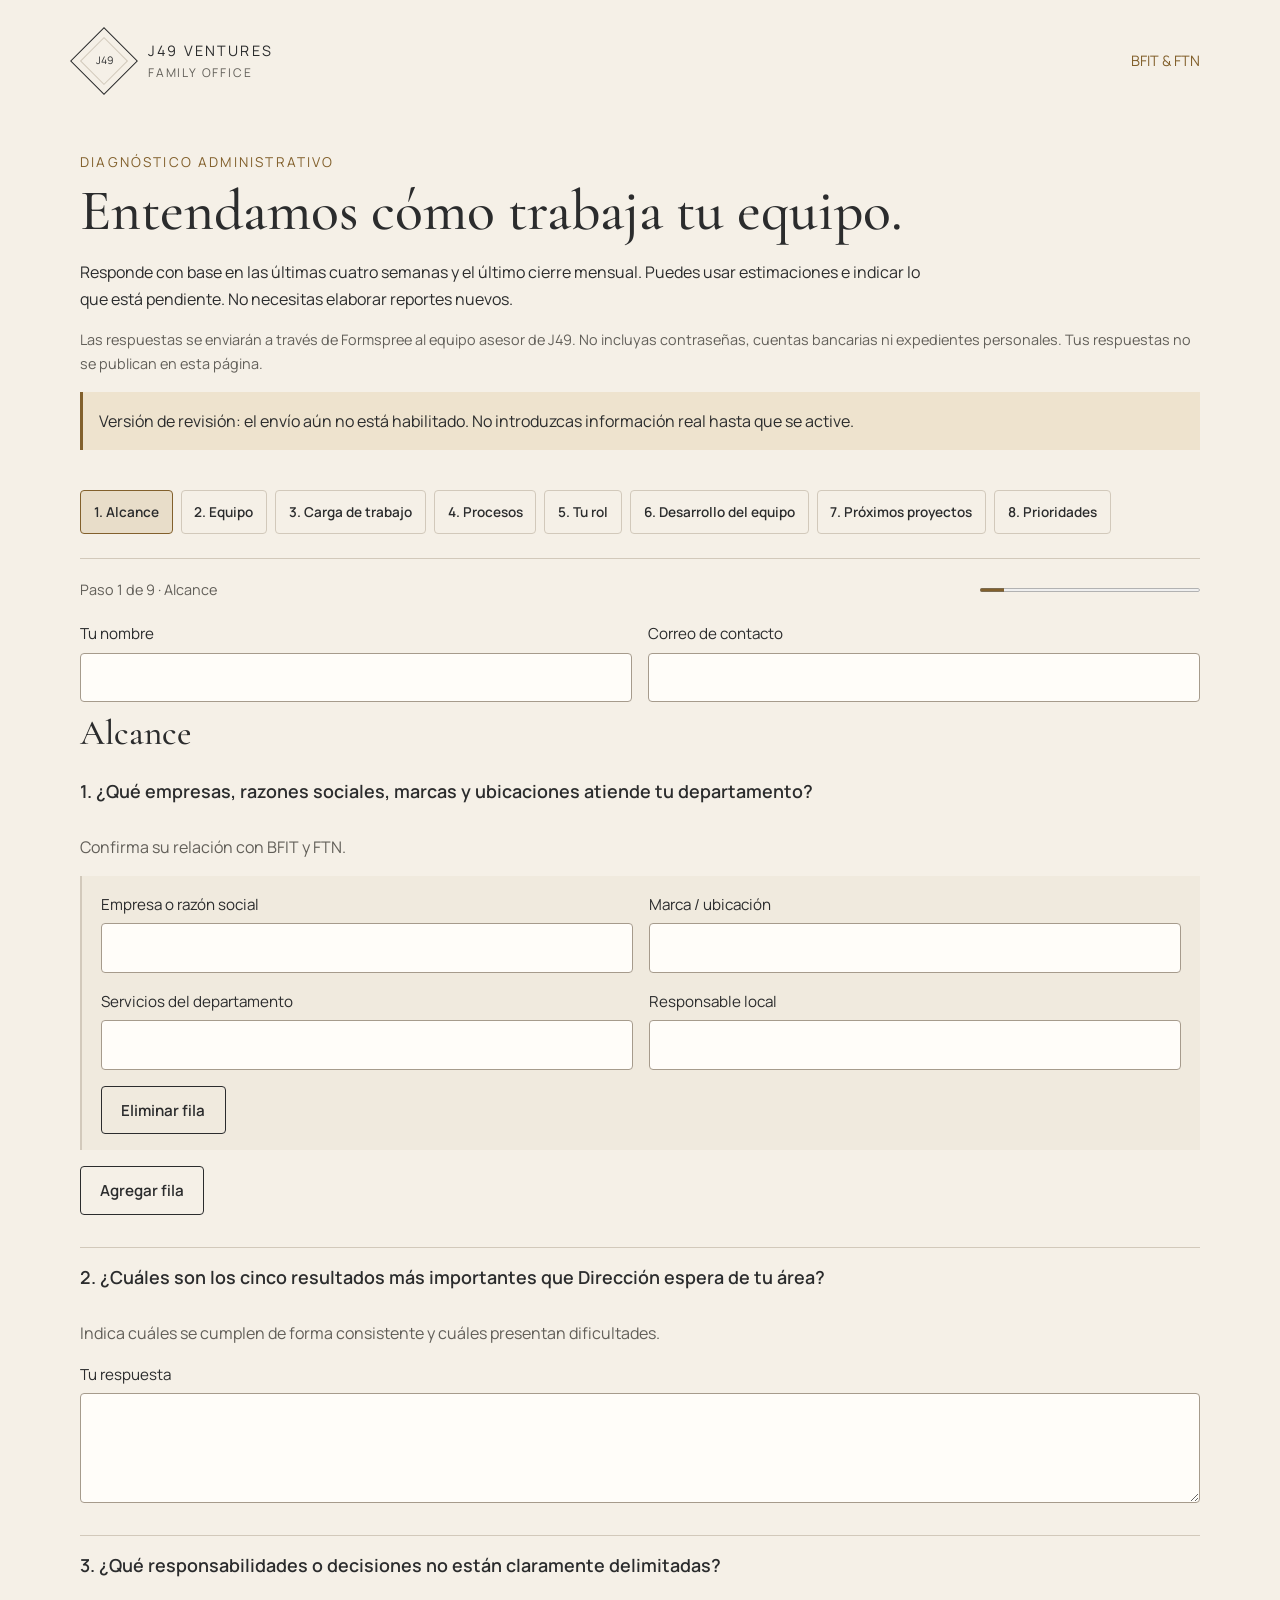
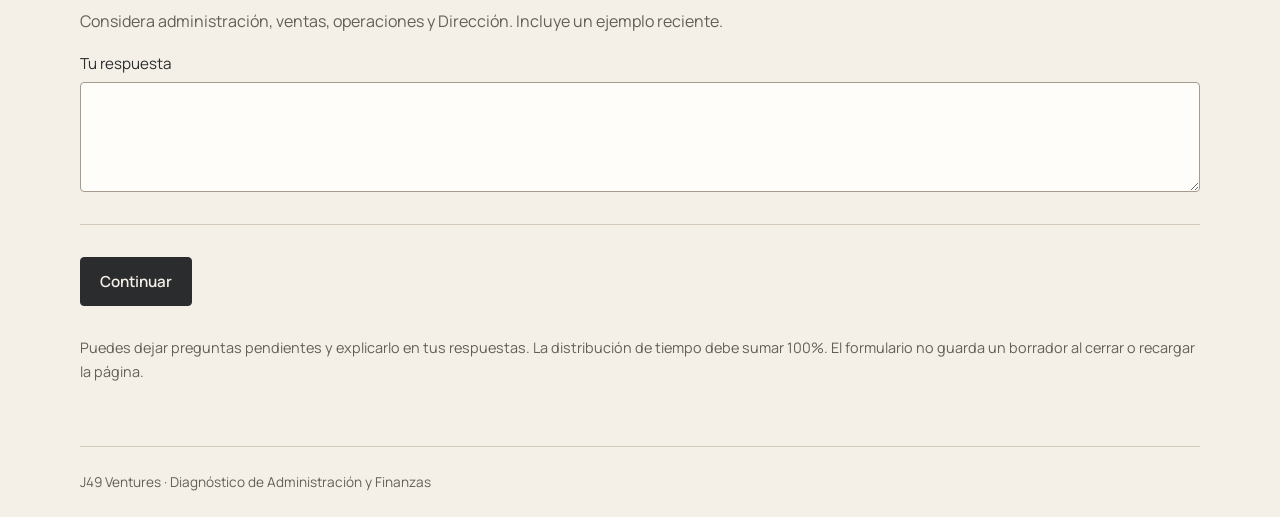
==== bfit-admin/index.html @ 2da11df3 "Prepare BFIT admin questionnaire and Formspree deployment draft" ====
<!doctype html>
<html lang="es"><head><meta charset="utf-8"><meta name="viewport" content="width=device-width,initial-scale=1"><meta name="robots" content="noindex,nofollow,noarchive"><meta name="referrer" content="strict-origin-when-cross-origin"><meta name="theme-color" content="#f5f0e7"><title>Diagnóstico administrativo · BFIT y FTN · J49</title><link rel="icon" href="/assets/favicon/favicon.ico"><link rel="preconnect" href="https://fonts.googleapis.com"><link rel="preconnect" href="https://fonts.gstatic.com" crossorigin><link href="https://fonts.googleapis.com/css2?family=Cormorant+Garamond:wght@400;500&family=Manrope:wght@400;500;600&display=swap" rel="stylesheet"><link rel="stylesheet" href="./form.css"><script src="./config.js" defer></script><script src="./form.js" defer></script></head>
<body><header><a class="brand" href="/" aria-label="J49 Ventures, inicio"><span class="brand-mark" aria-hidden="true"><span class="brand-mark__inner"><span>J49</span></span></span><span><span class="brand-name">J49 Ventures</span><span class="brand-type">Family Office</span></span></a><span class="project">BFIT & FTN</span></header><main><p class="eyebrow">Diagnóstico administrativo</p><h1>Entendamos cómo trabaja tu equipo.</h1><p class="intro">Responde con base en las últimas cuatro semanas y el último cierre mensual. Puedes usar estimaciones e indicar lo que está pendiente. No necesitas elaborar reportes nuevos.</p><p class="privacy">Las respuestas se enviarán a través de Formspree al equipo asesor de J49. No incluyas contraseñas, cuentas bancarias ni expedientes personales. Tus respuestas no se publican en esta página.</p><p id="setup" class="notice" hidden>Versión de revisión: el envío aún no está habilitado. No introduzcas información real hasta que se active.</p><noscript>Activa JavaScript para completar este cuestionario.</noscript><div id="app" hidden><nav id="sections" aria-label="Secciones del cuestionario"></nav><div class="progress-row"><span id="step-text"></span><progress id="progress" max="9" value="1" aria-label="Paso actual"></progress></div><form id="questionnaire" novalidate><div id="fields"></div><section id="review" hidden><h2 tabindex="-1">Revisa tus respuestas</h2><p>Verifica la información antes de enviarla. Puedes regresar a cualquier sección para corregirla.</p><div id="answers"></div><label class="check"><input type="checkbox" id="consent"> Confirmo que revisé mis respuestas y deseo enviarlas al equipo asesor de J49 mediante Formspree.</label></section><p id="status" role="status" aria-live="polite"></p><div class="actions"><button id="back" type="button" class="secondary">Anterior</button><button id="next" type="button">Continuar</button><button id="send" type="submit" hidden>Enviar respuestas</button></div><p class="hint">Puedes dejar preguntas pendientes y explicarlo en tus respuestas. La distribución de tiempo debe sumar 100%. El formulario no guarda un borrador al cerrar o recargar la página.</p></form><section id="success" hidden tabindex="-1"><h2>Respuestas recibidas</h2><p>Gracias. Revisaremos la información para preparar la sesión de diagnóstico y acordar las prioridades de los primeros 90 días.</p></section></div></main><footer>J49 Ventures · Diagnóstico de Administración y Finanzas</footer></body></html>
---- bfit-admin/form.css ----
:root{--ivory:#f5f0e7;--ink:#2b2c2d;--muted:#625f59;--line:#d2c9bb;--gold:#82602c;--serif:'Cormorant Garamond',Georgia,serif;--sans:Manrope,Arial,sans-serif}*{box-sizing:border-box}body{margin:0;background:var(--ivory);color:var(--ink);font:1rem/1.65 var(--sans)}header,main,footer{width:min(1120px,calc(100% - 3rem));margin:auto}header{padding:2.3rem 0;display:flex;align-items:center;justify-content:space-between;gap:1.5rem}.brand{display:flex;align-items:center;gap:1.25rem;color:inherit;text-decoration:none}.brand-mark{display:grid;place-items:center;width:3rem;height:3rem;border:1px solid;transform:rotate(45deg)}.brand-mark__inner{display:grid;place-items:center;width:2.1rem;height:2.1rem;border:1px solid var(--line)}.brand-mark__inner span{font-size:.65rem;transform:rotate(-45deg)}.brand-name,.brand-type{display:block;text-transform:uppercase;letter-spacing:.15em}.brand-name{font-size:.9rem}.brand-type{font-size:.75rem;color:var(--muted)}.project{font-size:.9rem;color:var(--gold)}main{padding:1rem 0 3rem}.eyebrow{text-transform:uppercase;letter-spacing:.16em;font-size:.85rem;color:var(--gold);margin-bottom:.3rem}h1{font:500 clamp(2.5rem,5vw,3.6rem)/1.1 var(--serif);margin:.4rem 0 1rem}h2{font:500 2.2rem/1.2 var(--serif);margin:.6rem 0 1.5rem}h3,legend{font:600 1.12rem/1.5 var(--sans)}.intro{max-width:850px}.privacy,.hint{color:var(--muted);font-size:.9rem}.notice{border-left:3px solid var(--gold);padding:1rem;background:#eee3ce}nav{display:flex;flex-wrap:wrap;gap:.5rem;border-bottom:1px solid var(--line);padding:1.5rem 0}button{font:600 .95rem var(--sans);padding:.8rem 1.2rem;cursor:pointer;border:1px solid var(--ink);background:var(--ink);color:var(--ivory);border-radius:4px;min-height:44px}button.secondary,nav button{background:transparent;color:var(--ink)}nav button{font-size:.85rem;padding:.6rem .8rem;border-color:var(--line)}nav button[aria-current=step]{border-color:var(--gold);background:#e8ddc9}button:disabled{opacity:.5;cursor:not-allowed}:focus-visible{outline:3px solid var(--gold);outline-offset:3px}.progress-row{display:flex;align-items:center;gap:2rem;justify-content:space-between;padding:1.2rem 0;color:var(--muted);font-size:.9rem}progress{width:220px;max-width:45%;height:8px;accent-color:var(--gold)}.question{border:0;border-bottom:1px solid var(--line);padding:1.3rem 0 2rem;margin:0 0 1rem;min-width:0}.question legend{padding:0;max-width:100%}.question>p{margin:.5rem 0 1rem;color:var(--muted)}label{display:block;font-size:.95rem}input:not([type=checkbox]):not([type=range]),textarea,select{display:block;width:100%;background:#fffdf9;color:var(--ink);font:inherit;border:1px solid #a69b8c;border-radius:4px;padding:.7rem;margin-top:.4rem}textarea{min-height:110px;resize:vertical}input[type=range]{width:100%;accent-color:var(--gold);min-height:40px}.check{display:flex;align-items:flex-start;gap:.7rem;margin:.7rem 0}.check input{width:20px;height:20px;flex-shrink:0;accent-color:var(--gold)}.repeat-row{border-left:2px solid var(--line);padding:1rem 1.2rem;margin:1rem 0;background:#f0eade}.row-fields{display:grid;grid-template-columns:repeat(2,minmax(0,1fr));gap:1rem}.repeat-row button{margin-top:1rem}.slider{margin:1.3rem 0}.slider-head{display:flex;justify-content:space-between;gap:1rem;align-items:center}.slider-head input{max-width:95px}.total{font-size:1.15rem;font-weight:600}.invalid,#status.error{color:#9d3227}.actions{display:flex;gap:1rem;justify-content:space-between;padding:1rem 0}.review-item{border-bottom:1px solid var(--line);padding:1rem 0}.review-item p{white-space:pre-wrap;overflow-wrap:anywhere}.review-item h3{color:var(--gold)}footer{border-top:1px solid var(--line);padding:1.5rem 0;color:var(--muted);font-size:.85rem}[hidden]{display:none!important}@media(max-width:640px){header,main,footer{width:calc(100% - 2rem)}header{padding:1.6rem 0}.brand-name{font-size:.75rem}.project{font-size:.8rem}.row-fields{grid-template-columns:1fr}nav{gap:.35rem}nav button{padding:.55rem}.actions button{padding:.8rem}h2{font-size:1.9rem}}
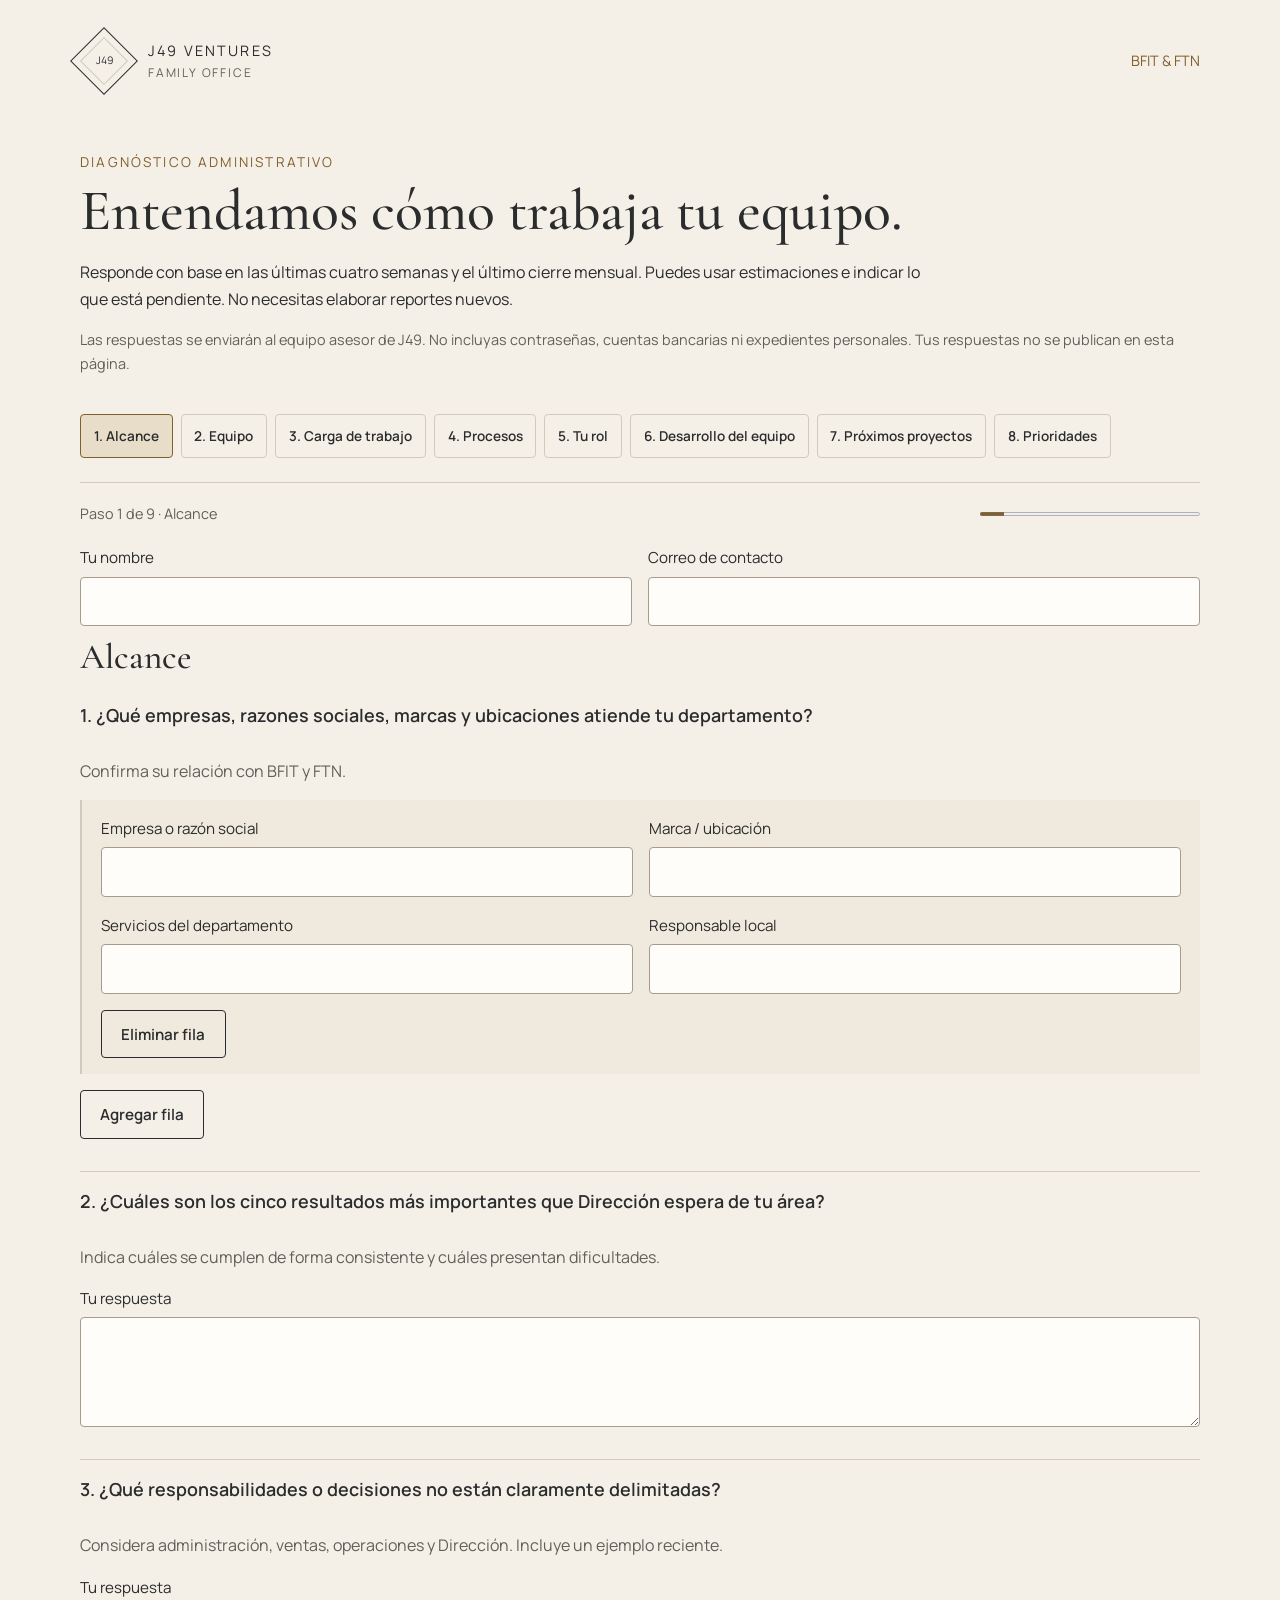
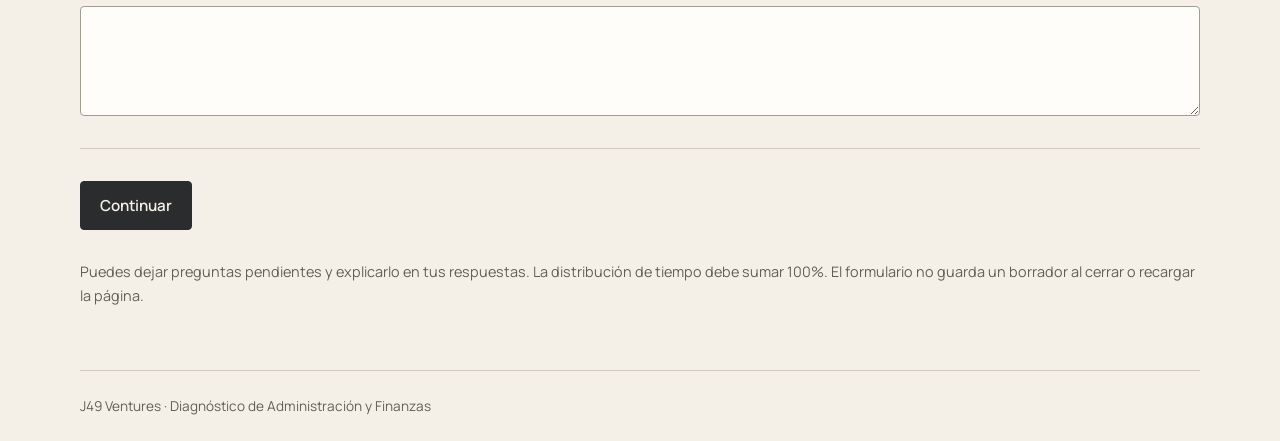
==== commit cbeef3ac: "Remove provider name from BFIT questionnaire copy" ====
--- a/bfit-admin/index.html
+++ b/bfit-admin/index.html
@@ -1,3 +1,3 @@
 <!doctype html>
 <html lang="es"><head><meta charset="utf-8"><meta name="viewport" content="width=device-width,initial-scale=1"><meta name="robots" content="noindex,nofollow,noarchive"><meta name="referrer" content="strict-origin-when-cross-origin"><meta name="theme-color" content="#f5f0e7"><title>Diagnóstico administrativo · BFIT y FTN · J49</title><link rel="icon" href="/assets/favicon/favicon.ico"><link rel="preconnect" href="https://fonts.googleapis.com"><link rel="preconnect" href="https://fonts.gstatic.com" crossorigin><link href="https://fonts.googleapis.com/css2?family=Cormorant+Garamond:wght@400;500&family=Manrope:wght@400;500;600&display=swap" rel="stylesheet"><link rel="stylesheet" href="./form.css"><script src="./config.js" defer></script><script src="./form.js" defer></script></head>
-<body><header><a class="brand" href="/" aria-label="J49 Ventures, inicio"><span class="brand-mark" aria-hidden="true"><span class="brand-mark__inner"><span>J49</span></span></span><span><span class="brand-name">J49 Ventures</span><span class="brand-type">Family Office</span></span></a><span class="project">BFIT & FTN</span></header><main><p class="eyebrow">Diagnóstico administrativo</p><h1>Entendamos cómo trabaja tu equipo.</h1><p class="intro">Responde con base en las últimas cuatro semanas y el último cierre mensual. Puedes usar estimaciones e indicar lo que está pendiente. No necesitas elaborar reportes nuevos.</p><p class="privacy">Las respuestas se enviarán a través de Formspree al equipo asesor de J49. No incluyas contraseñas, cuentas bancarias ni expedientes personales. Tus respuestas no se publican en esta página.</p><p id="setup" class="notice" hidden>Versión de revisión: el envío aún no está habilitado. No introduzcas información real hasta que se active.</p><noscript>Activa JavaScript para completar este cuestionario.</noscript><div id="app" hidden><nav id="sections" aria-label="Secciones del cuestionario"></nav><div class="progress-row"><span id="step-text"></span><progress id="progress" max="9" value="1" aria-label="Paso actual"></progress></div><form id="questionnaire" novalidate><div id="fields"></div><section id="review" hidden><h2 tabindex="-1">Revisa tus respuestas</h2><p>Verifica la información antes de enviarla. Puedes regresar a cualquier sección para corregirla.</p><div id="answers"></div><label class="check"><input type="checkbox" id="consent"> Confirmo que revisé mis respuestas y deseo enviarlas al equipo asesor de J49 mediante Formspree.</label></section><p id="status" role="status" aria-live="polite"></p><div class="actions"><button id="back" type="button" class="secondary">Anterior</button><button id="next" type="button">Continuar</button><button id="send" type="submit" hidden>Enviar respuestas</button></div><p class="hint">Puedes dejar preguntas pendientes y explicarlo en tus respuestas. La distribución de tiempo debe sumar 100%. El formulario no guarda un borrador al cerrar o recargar la página.</p></form><section id="success" hidden tabindex="-1"><h2>Respuestas recibidas</h2><p>Gracias. Revisaremos la información para preparar la sesión de diagnóstico y acordar las prioridades de los primeros 90 días.</p></section></div></main><footer>J49 Ventures · Diagnóstico de Administración y Finanzas</footer></body></html>
+<body><header><a class="brand" href="/" aria-label="J49 Ventures, inicio"><span class="brand-mark" aria-hidden="true"><span class="brand-mark__inner"><span>J49</span></span></span><span><span class="brand-name">J49 Ventures</span><span class="brand-type">Family Office</span></span></a><span class="project">BFIT & FTN</span></header><main><p class="eyebrow">Diagnóstico administrativo</p><h1>Entendamos cómo trabaja tu equipo.</h1><p class="intro">Responde con base en las últimas cuatro semanas y el último cierre mensual. Puedes usar estimaciones e indicar lo que está pendiente. No necesitas elaborar reportes nuevos.</p><p class="privacy">Las respuestas se enviarán al equipo asesor de J49. No incluyas contraseñas, cuentas bancarias ni expedientes personales. Tus respuestas no se publican en esta página.</p><p id="setup" class="notice" hidden>Versión de revisión: el envío aún no está habilitado. No introduzcas información real hasta que se active.</p><noscript>Activa JavaScript para completar este cuestionario.</noscript><div id="app" hidden><nav id="sections" aria-label="Secciones del cuestionario"></nav><div class="progress-row"><span id="step-text"></span><progress id="progress" max="9" value="1" aria-label="Paso actual"></progress></div><form id="questionnaire" novalidate><div id="fields"></div><section id="review" hidden><h2 tabindex="-1">Revisa tus respuestas</h2><p>Verifica la información antes de enviarla. Puedes regresar a cualquier sección para corregirla.</p><div id="answers"></div><label class="check"><input type="checkbox" id="consent"> Confirmo que revisé mis respuestas y deseo enviarlas al equipo asesor de J49.</label></section><p id="status" role="status" aria-live="polite"></p><div class="actions"><button id="back" type="button" class="secondary">Anterior</button><button id="next" type="button">Continuar</button><button id="send" type="submit" hidden>Enviar respuestas</button></div><p class="hint">Puedes dejar preguntas pendientes y explicarlo en tus respuestas. La distribución de tiempo debe sumar 100%. El formulario no guarda un borrador al cerrar o recargar la página.</p></form><section id="success" hidden tabindex="-1"><h2>Respuestas recibidas</h2><p>Gracias. Revisaremos la información para preparar la sesión de diagnóstico y acordar las prioridades de los primeros 90 días.</p></section></div></main><footer>J49 Ventures · Diagnóstico de Administración y Finanzas</footer></body></html>
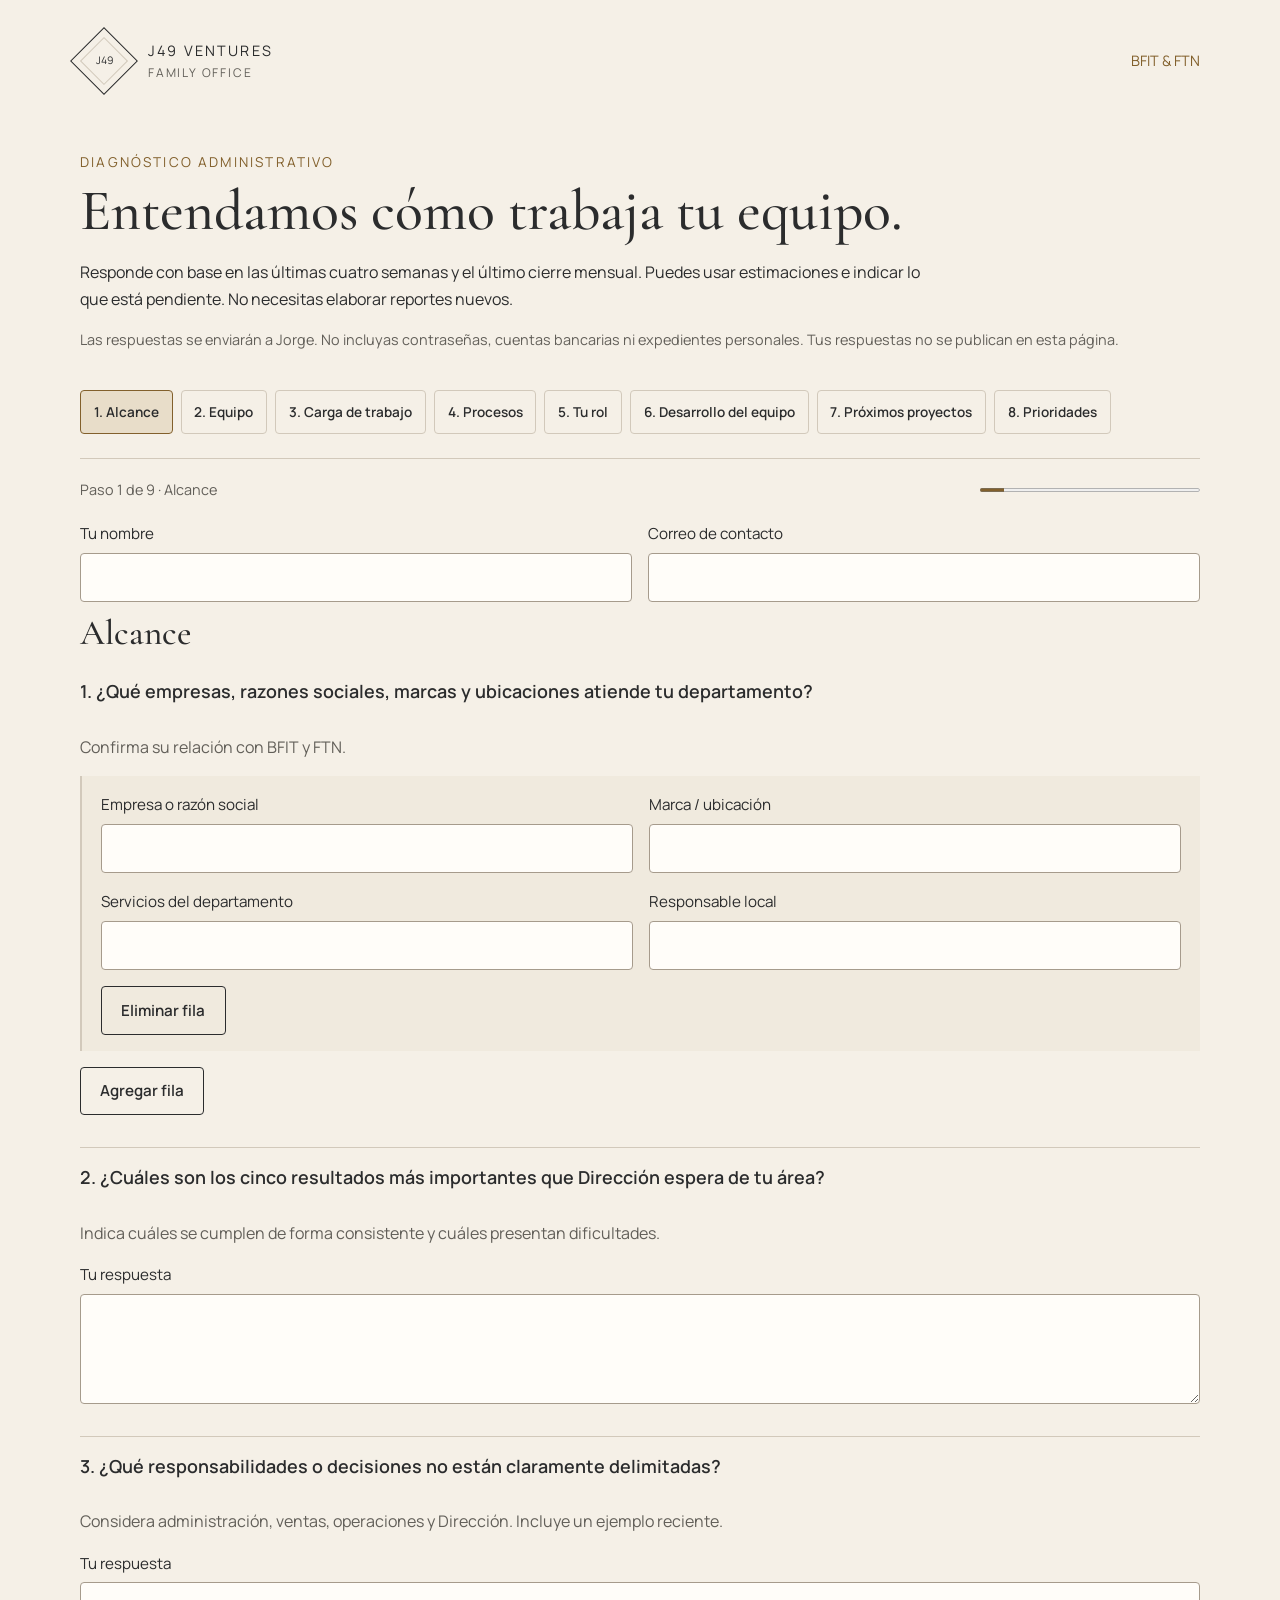
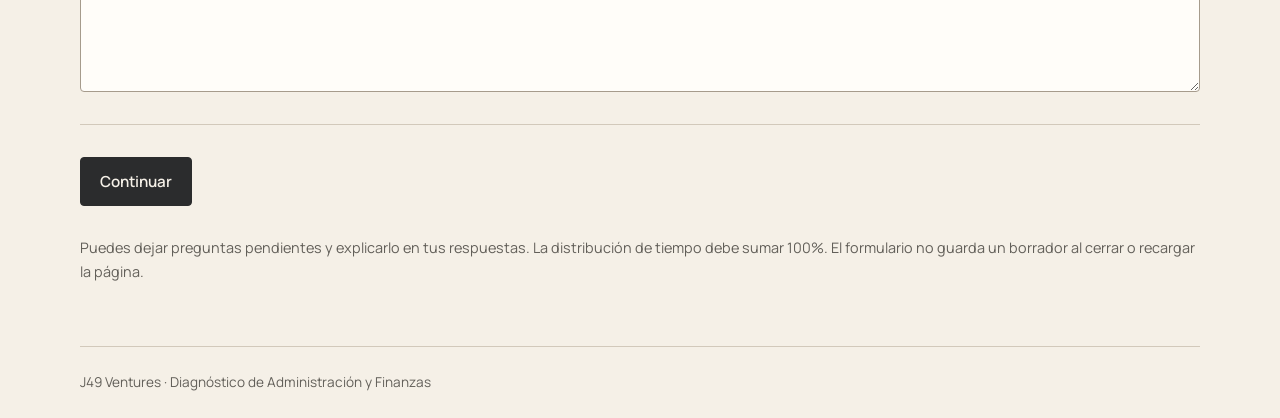
==== commit 6e786444: "Simplify CEO introduction and name Jorge as questionnaire advisor" ====
--- a/bfit-admin/index.html
+++ b/bfit-admin/index.html
@@ -1,3 +1,3 @@
 <!doctype html>
 <html lang="es"><head><meta charset="utf-8"><meta name="viewport" content="width=device-width,initial-scale=1"><meta name="robots" content="noindex,nofollow,noarchive"><meta name="referrer" content="strict-origin-when-cross-origin"><meta name="theme-color" content="#f5f0e7"><title>Diagnóstico administrativo · BFIT y FTN · J49</title><link rel="icon" href="/assets/favicon/favicon.ico"><link rel="preconnect" href="https://fonts.googleapis.com"><link rel="preconnect" href="https://fonts.gstatic.com" crossorigin><link href="https://fonts.googleapis.com/css2?family=Cormorant+Garamond:wght@400;500&family=Manrope:wght@400;500;600&display=swap" rel="stylesheet"><link rel="stylesheet" href="./form.css"><script src="./config.js" defer></script><script src="./form.js" defer></script></head>
-<body><header><a class="brand" href="/" aria-label="J49 Ventures, inicio"><span class="brand-mark" aria-hidden="true"><span class="brand-mark__inner"><span>J49</span></span></span><span><span class="brand-name">J49 Ventures</span><span class="brand-type">Family Office</span></span></a><span class="project">BFIT & FTN</span></header><main><p class="eyebrow">Diagnóstico administrativo</p><h1>Entendamos cómo trabaja tu equipo.</h1><p class="intro">Responde con base en las últimas cuatro semanas y el último cierre mensual. Puedes usar estimaciones e indicar lo que está pendiente. No necesitas elaborar reportes nuevos.</p><p class="privacy">Las respuestas se enviarán al equipo asesor de J49. No incluyas contraseñas, cuentas bancarias ni expedientes personales. Tus respuestas no se publican en esta página.</p><p id="setup" class="notice" hidden>Versión de revisión: el envío aún no está habilitado. No introduzcas información real hasta que se active.</p><noscript>Activa JavaScript para completar este cuestionario.</noscript><div id="app" hidden><nav id="sections" aria-label="Secciones del cuestionario"></nav><div class="progress-row"><span id="step-text"></span><progress id="progress" max="9" value="1" aria-label="Paso actual"></progress></div><form id="questionnaire" novalidate><div id="fields"></div><section id="review" hidden><h2 tabindex="-1">Revisa tus respuestas</h2><p>Verifica la información antes de enviarla. Puedes regresar a cualquier sección para corregirla.</p><div id="answers"></div><label class="check"><input type="checkbox" id="consent"> Confirmo que revisé mis respuestas y deseo enviarlas al equipo asesor de J49.</label></section><p id="status" role="status" aria-live="polite"></p><div class="actions"><button id="back" type="button" class="secondary">Anterior</button><button id="next" type="button">Continuar</button><button id="send" type="submit" hidden>Enviar respuestas</button></div><p class="hint">Puedes dejar preguntas pendientes y explicarlo en tus respuestas. La distribución de tiempo debe sumar 100%. El formulario no guarda un borrador al cerrar o recargar la página.</p></form><section id="success" hidden tabindex="-1"><h2>Respuestas recibidas</h2><p>Gracias. Revisaremos la información para preparar la sesión de diagnóstico y acordar las prioridades de los primeros 90 días.</p></section></div></main><footer>J49 Ventures · Diagnóstico de Administración y Finanzas</footer></body></html>
+<body><header><a class="brand" href="/" aria-label="J49 Ventures, inicio"><span class="brand-mark" aria-hidden="true"><span class="brand-mark__inner"><span>J49</span></span></span><span><span class="brand-name">J49 Ventures</span><span class="brand-type">Family Office</span></span></a><span class="project">BFIT & FTN</span></header><main><p class="eyebrow">Diagnóstico administrativo</p><h1>Entendamos cómo trabaja tu equipo.</h1><p class="intro">Responde con base en las últimas cuatro semanas y el último cierre mensual. Puedes usar estimaciones e indicar lo que está pendiente. No necesitas elaborar reportes nuevos.</p><p class="privacy">Las respuestas se enviarán a Jorge. No incluyas contraseñas, cuentas bancarias ni expedientes personales. Tus respuestas no se publican en esta página.</p><p id="setup" class="notice" hidden>Versión de revisión: el envío aún no está habilitado. No introduzcas información real hasta que se active.</p><noscript>Activa JavaScript para completar este cuestionario.</noscript><div id="app" hidden><nav id="sections" aria-label="Secciones del cuestionario"></nav><div class="progress-row"><span id="step-text"></span><progress id="progress" max="9" value="1" aria-label="Paso actual"></progress></div><form id="questionnaire" novalidate><div id="fields"></div><section id="review" hidden><h2 tabindex="-1">Revisa tus respuestas</h2><p>Verifica la información antes de enviarla. Puedes regresar a cualquier sección para corregirla.</p><div id="answers"></div><label class="check"><input type="checkbox" id="consent"> Confirmo que revisé mis respuestas y deseo enviarlas a Jorge.</label></section><p id="status" role="status" aria-live="polite"></p><div class="actions"><button id="back" type="button" class="secondary">Anterior</button><button id="next" type="button">Continuar</button><button id="send" type="submit" hidden>Enviar respuestas</button></div><p class="hint">Puedes dejar preguntas pendientes y explicarlo en tus respuestas. La distribución de tiempo debe sumar 100%. El formulario no guarda un borrador al cerrar o recargar la página.</p></form><section id="success" hidden tabindex="-1"><h2>Respuestas recibidas</h2><p>Gracias. Revisaremos la información para preparar la sesión de diagnóstico y acordar las prioridades de los primeros 90 días.</p></section></div></main><footer>J49 Ventures · Diagnóstico de Administración y Finanzas</footer></body></html>
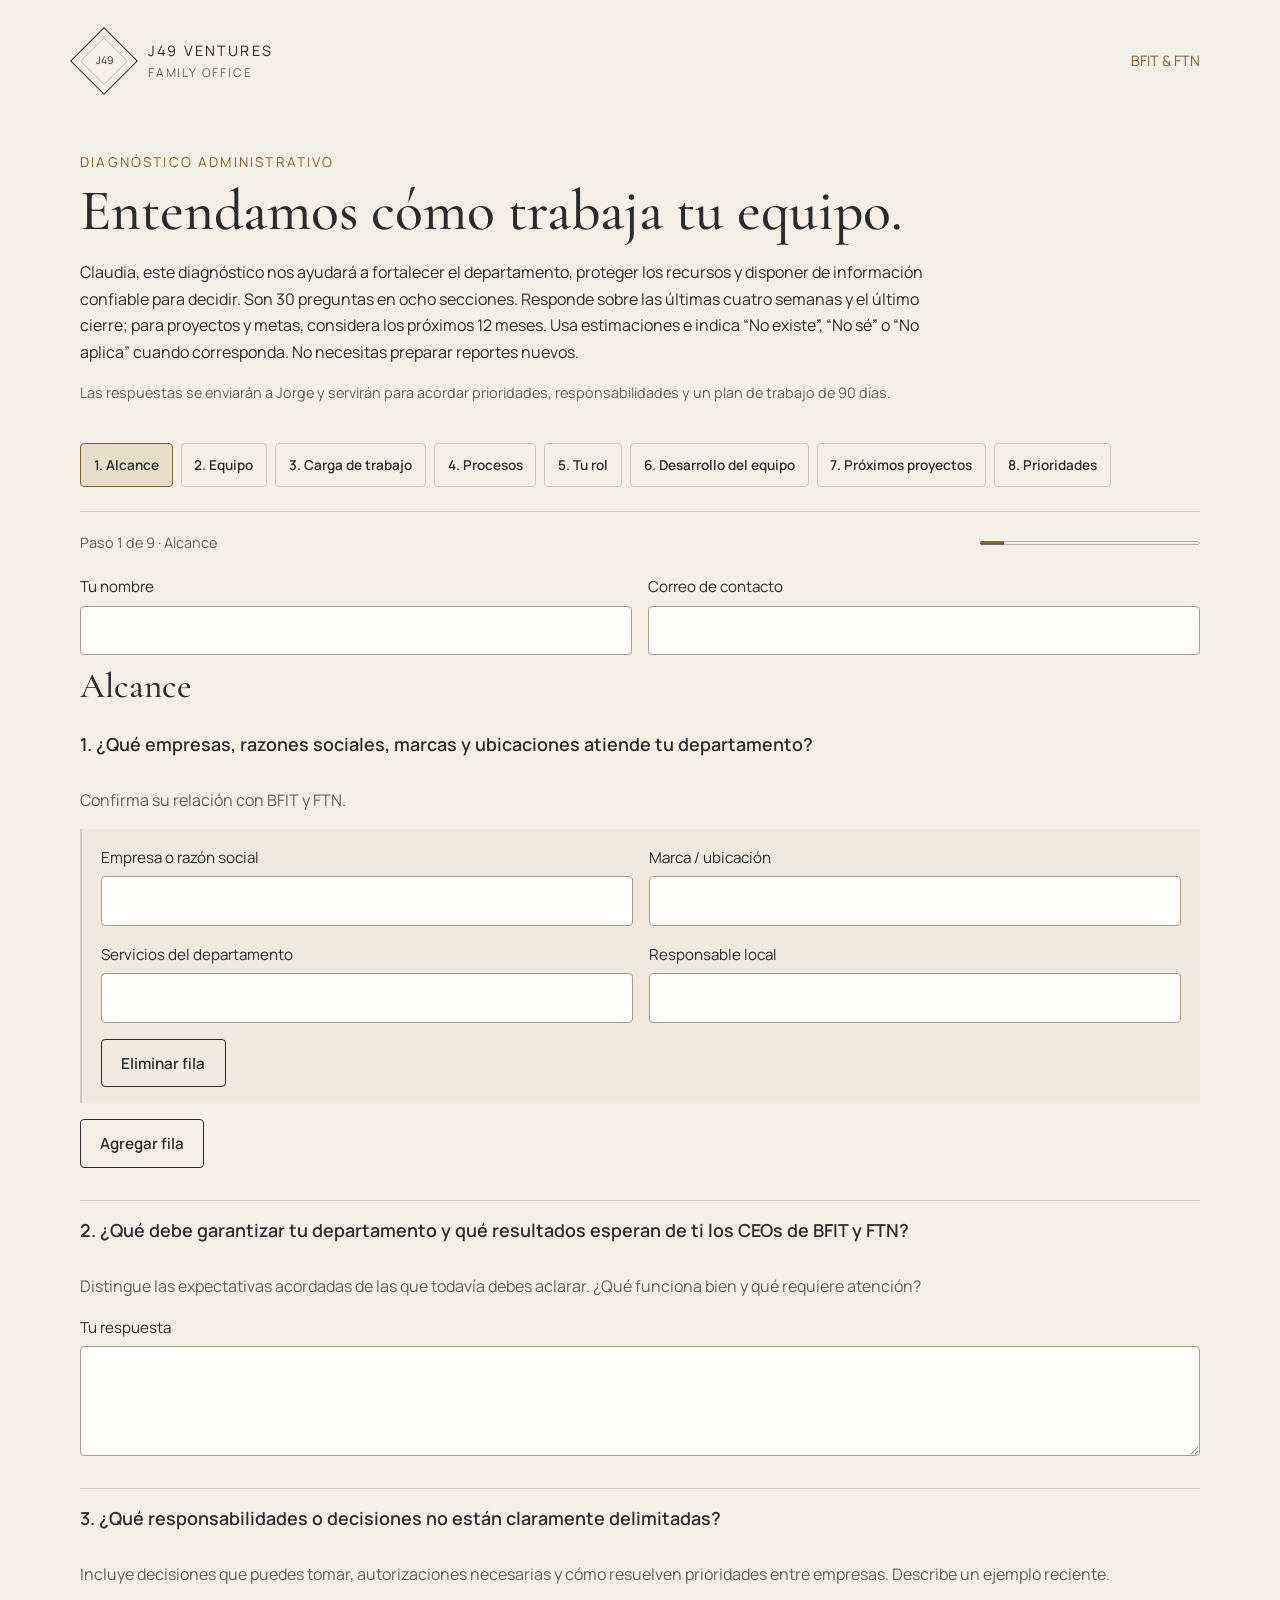
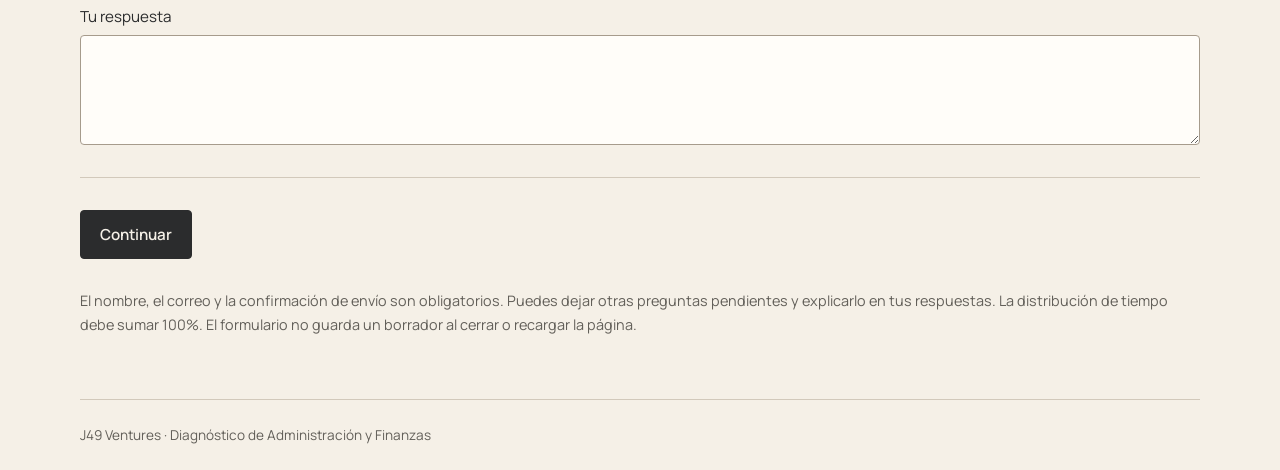
==== commit a0f2a13c: "Polish three questionnaires and align Claudia diagnosis with annual objectives" ====
--- a/bfit-admin/index.html
+++ b/bfit-admin/index.html
@@ -1,3 +1,3 @@
 <!doctype html>
 <html lang="es"><head><meta charset="utf-8"><meta name="viewport" content="width=device-width,initial-scale=1"><meta name="robots" content="noindex,nofollow,noarchive"><meta name="referrer" content="strict-origin-when-cross-origin"><meta name="theme-color" content="#f5f0e7"><title>Diagnóstico administrativo · BFIT y FTN · J49</title><link rel="icon" href="/assets/favicon/favicon.ico"><link rel="preconnect" href="https://fonts.googleapis.com"><link rel="preconnect" href="https://fonts.gstatic.com" crossorigin><link href="https://fonts.googleapis.com/css2?family=Cormorant+Garamond:wght@400;500&family=Manrope:wght@400;500;600&display=swap" rel="stylesheet"><link rel="stylesheet" href="./form.css"><script src="./config.js" defer></script><script src="./form.js" defer></script></head>
-<body><header><a class="brand" href="/" aria-label="J49 Ventures, inicio"><span class="brand-mark" aria-hidden="true"><span class="brand-mark__inner"><span>J49</span></span></span><span><span class="brand-name">J49 Ventures</span><span class="brand-type">Family Office</span></span></a><span class="project">BFIT & FTN</span></header><main><p class="eyebrow">Diagnóstico administrativo</p><h1>Entendamos cómo trabaja tu equipo.</h1><p class="intro">Responde con base en las últimas cuatro semanas y el último cierre mensual. Puedes usar estimaciones e indicar lo que está pendiente. No necesitas elaborar reportes nuevos.</p><p class="privacy">Las respuestas se enviarán a Jorge. No incluyas contraseñas, cuentas bancarias ni expedientes personales. Tus respuestas no se publican en esta página.</p><p id="setup" class="notice" hidden>Versión de revisión: el envío aún no está habilitado. No introduzcas información real hasta que se active.</p><noscript>Activa JavaScript para completar este cuestionario.</noscript><div id="app" hidden><nav id="sections" aria-label="Secciones del cuestionario"></nav><div class="progress-row"><span id="step-text"></span><progress id="progress" max="9" value="1" aria-label="Paso actual"></progress></div><form id="questionnaire" novalidate><div id="fields"></div><section id="review" hidden><h2 tabindex="-1">Revisa tus respuestas</h2><p>Verifica la información antes de enviarla. Puedes regresar a cualquier sección para corregirla.</p><div id="answers"></div><label class="check"><input type="checkbox" id="consent"> Confirmo que revisé mis respuestas y deseo enviarlas a Jorge.</label></section><p id="status" role="status" aria-live="polite"></p><div class="actions"><button id="back" type="button" class="secondary">Anterior</button><button id="next" type="button">Continuar</button><button id="send" type="submit" hidden>Enviar respuestas</button></div><p class="hint">Puedes dejar preguntas pendientes y explicarlo en tus respuestas. La distribución de tiempo debe sumar 100%. El formulario no guarda un borrador al cerrar o recargar la página.</p></form><section id="success" hidden tabindex="-1"><h2>Respuestas recibidas</h2><p>Gracias. Revisaremos la información para preparar la sesión de diagnóstico y acordar las prioridades de los primeros 90 días.</p></section></div></main><footer>J49 Ventures · Diagnóstico de Administración y Finanzas</footer></body></html>
+<body><header><a class="brand" href="/" aria-label="J49 Ventures, inicio"><span class="brand-mark" aria-hidden="true"><span class="brand-mark__inner"><span>J49</span></span></span><span><span class="brand-name">J49 Ventures</span><span class="brand-type">Family Office</span></span></a><span class="project">BFIT & FTN</span></header><main><p class="eyebrow">Diagnóstico administrativo</p><h1>Entendamos cómo trabaja tu equipo.</h1><p class="intro">Claudia, este diagnóstico nos ayudará a fortalecer el departamento, proteger los recursos y disponer de información confiable para decidir. Son 30 preguntas en ocho secciones. Responde sobre las últimas cuatro semanas y el último cierre; para proyectos y metas, considera los próximos 12 meses. Usa estimaciones e indica “No existe”, “No sé” o “No aplica” cuando corresponda. No necesitas preparar reportes nuevos.</p><p class="privacy">Las respuestas se enviarán a Jorge y servirán para acordar prioridades, responsabilidades y un plan de trabajo de 90 días.</p><p id="setup" class="notice" hidden>Versión de revisión: el envío aún no está habilitado. No introduzcas información real hasta que se active.</p><noscript>Activa JavaScript para completar este cuestionario.</noscript><div id="app" hidden><nav id="sections" aria-label="Secciones del cuestionario"></nav><div class="progress-row"><span id="step-text"></span><progress id="progress" max="9" value="1" aria-label="Paso actual"></progress></div><form id="questionnaire" novalidate><div id="fields"></div><section id="review" hidden><h2 tabindex="-1">Revisa tus respuestas</h2><p>Verifica la información antes de enviarla. Puedes regresar a cualquier sección para corregirla.</p><div id="answers"></div><label class="check"><input type="checkbox" id="consent"> Confirmo que revisé mis respuestas y deseo enviarlas a Jorge.</label></section><p id="status" role="status" aria-live="polite"></p><div class="actions"><button id="back" type="button" class="secondary">Anterior</button><button id="next" type="button">Continuar</button><button id="send" type="submit" hidden>Enviar respuestas</button></div><p class="hint">El nombre, el correo y la confirmación de envío son obligatorios. Puedes dejar otras preguntas pendientes y explicarlo en tus respuestas. La distribución de tiempo debe sumar 100%. El formulario no guarda un borrador al cerrar o recargar la página.</p></form><section id="success" hidden tabindex="-1"><h2>Respuestas recibidas</h2><p>Gracias. Jorge revisará tus respuestas para preparar la sesión de diagnóstico y acordar las prioridades de los primeros 90 días.</p></section></div></main><footer>J49 Ventures · Diagnóstico de Administración y Finanzas</footer></body></html>
